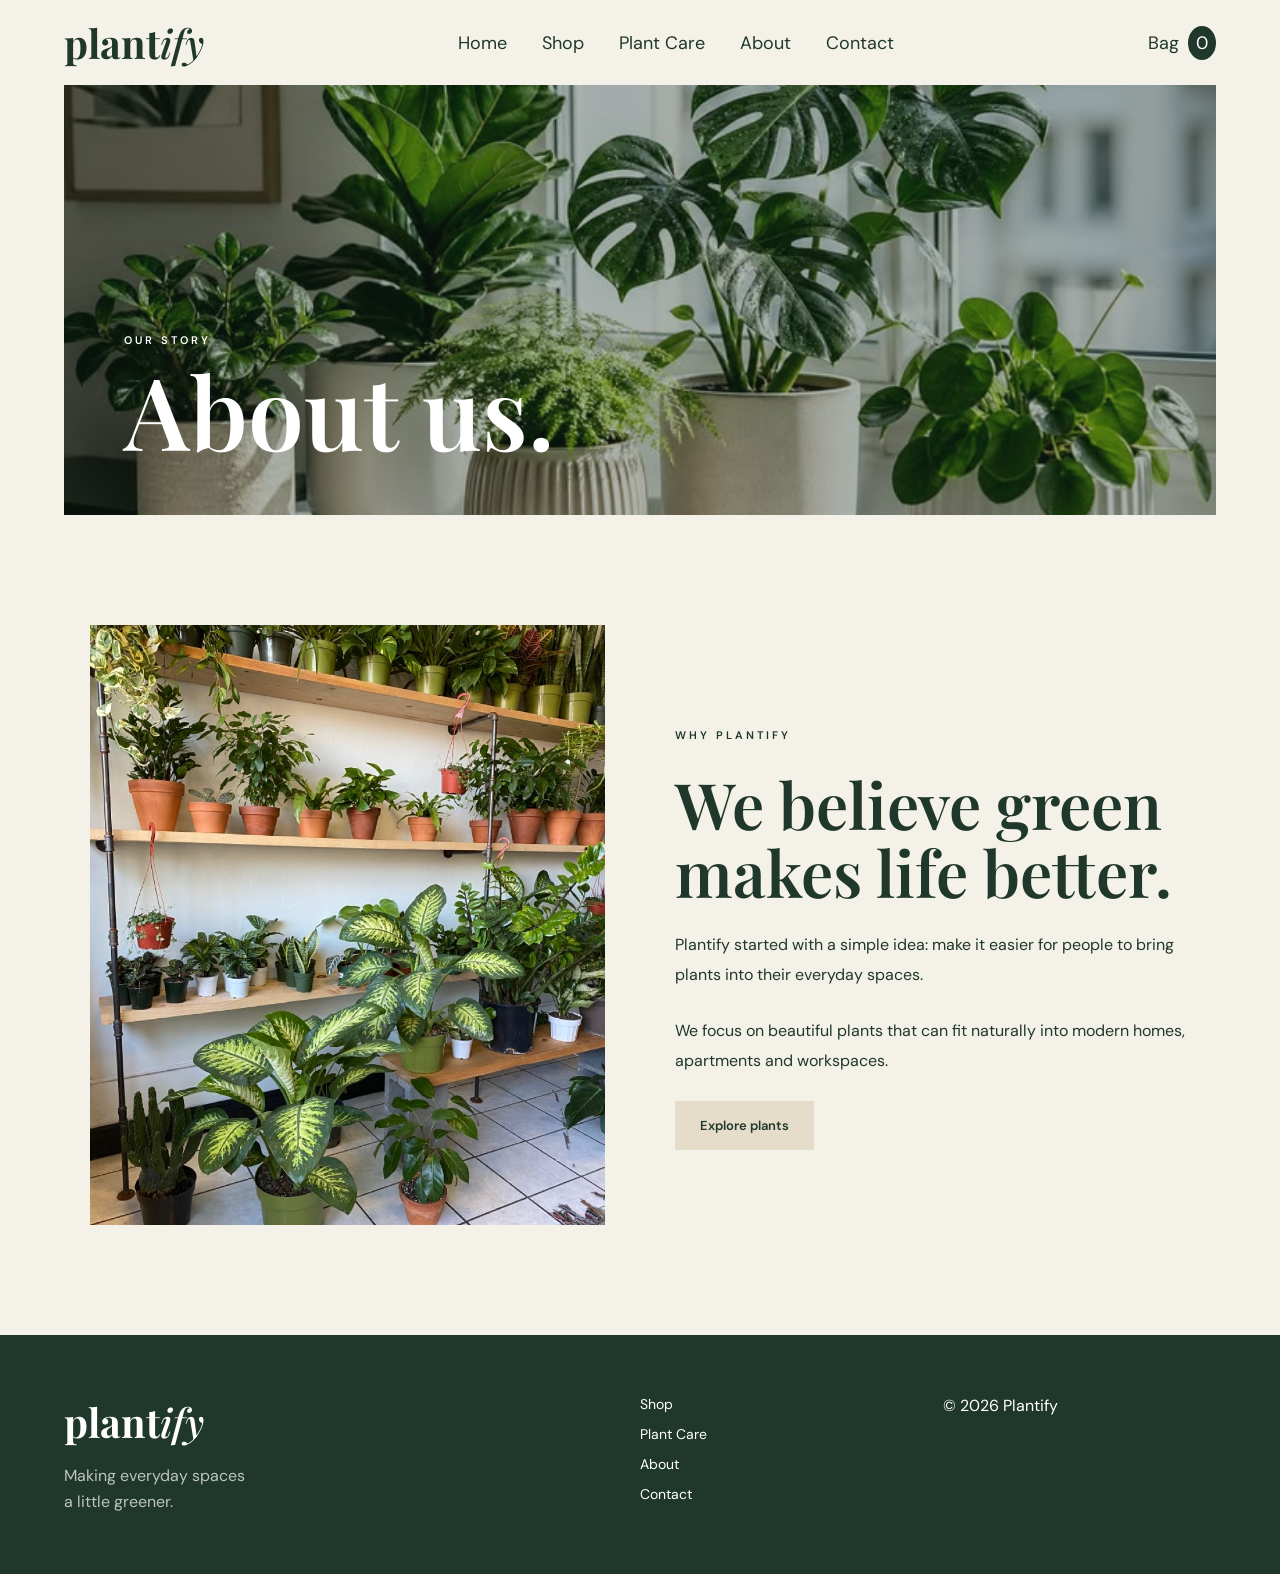
==== pages/about.html @ 8dc12521 "creating project include js" ====
<!DOCTYPE html>
<html lang="en">

<head>

    <meta charset="UTF-8">
    <meta name="viewport" content="width=device-width, initial-scale=1.0">

    <title>Plantify | About</title>

    <link rel="preconnect" href="https://fonts.googleapis.com">
    <link rel="preconnect" href="https://fonts.gstatic.com" crossorigin>

    <link href="https://fonts.googleapis.com/css2?family=DM+Sans:wght@400;500;600&family=Playfair+Display:wght@500;600;700&display=swap" rel="stylesheet">

    <link rel="stylesheet" href="../style.css">

</head>

<body>

<header>

    <nav class="navbar">

        <a href="../index.html" class="logo">
            plant<span>ify</span>
        </a>

        <button class="menu-button" onclick="toggleMenu()">☰</button>

        <ul class="nav-links" id="navLinks">

            <li><a href="../index.html">Home</a></li>
            <li><a href="shop.html">Shop</a></li>
            <li><a href="care.html">Plant Care</a></li>
            <li><a href="about.html">About</a></li>
            <li><a href="contact.html">Contact</a></li>

        </ul>

        <a href="shop.html" class="nav-cart">
            Bag <span id="cartCount">0</span>
        </a>

    </nav>

</header>


<section class="page-hero about-hero">

    <div>

        <p class="eyebrow">OUR STORY</p>

        <h1>About us.</h1>

    </div>

</section>


<main class="about-page">

    <section class="about-story">

        <img src="../assets/plant-shop.jpg" alt="Plantify shop">

        <div class="about-story-text">

            <p class="eyebrow">WHY PLANTIFY</p>

            <h2>
                We believe
                green makes
                life better.
            </h2>

            <p>
                Plantify started with a simple idea:
                make it easier for people to bring plants
                into their everyday spaces.
            </p>

            <p>
                We focus on beautiful plants that can fit
                naturally into modern homes, apartments
                and workspaces.
            </p>

            <a href="shop.html" class="main-button">
                Explore plants
            </a>

        </div>

    </section>

</main>


<footer>

    <div class="footer-brand">

        <a href="../index.html" class="logo">
            plant<span>ify</span>
        </a>

        <p>
            Making everyday spaces<br>
            a little greener.
        </p>

    </div>

    <div class="footer-links">

        <a href="shop.html">Shop</a>
        <a href="care.html">Plant Care</a>
        <a href="about.html">About</a>
        <a href="contact.html">Contact</a>

    </div>

    <div>
        <p>© 2026 Plantify</p>
    </div>

</footer>


<script src="../script.js"></script>

</body>

</html>
---- style.css ----
* {
    margin: 0;
    padding: 0;
    box-sizing: border-box;
}
html {
    scroll-behavior: smooth;
}
body {
    font-family: "DM Sans", sans-serif;
    background: #f4f1e8;
    color: #20382b;
}
img {
    display: block;
    width: 100%;
}

a {
    color: inherit;
}

button,
input,
textarea {
    font-family: inherit;
}
/* Navbar */

.navbar {
    width: 90%;
    max-width: 1250px;
    margin: auto;
    height: 85px;

    display: flex;
    align-items: center;
    justify-content: space-between;
}

.logo {
    text-decoration: none;
    font-family: "Playfair Display", serif;
    font-size: 40px;
    font-weight: 700;
}

.logo span {
    font-style: italic;
    font-weight: 500;
}

.nav-links {
    display: flex;
    gap: 35px;
    list-style: none;
}

.nav-links a {
    text-decoration: none;
    font-size: 18px;
}

.nav-links a:hover {
    opacity: 0.55;
}

.nav-cart {
    text-decoration: none;
    font-size: 18px;
}

.nav-cart span {
    background: #20382b;
    color: white;
    padding: 5px 8px;
    border-radius: 50%;
    margin-left: 4px;
}

.menu-button {
    display: none;
    border: none;
    background: none;
    font-size: 25px;
}

/* Common */

.eyebrow {
    font-size: 11px;
    letter-spacing: 3px;
    font-weight: 600;
    margin-bottom: 18px;
}

h1,
h2,
h3 {
    font-family: "Playfair Display", serif;
    font-weight: 600;
}

h2 {
    font-size: clamp(40px, 5vw, 68px);
    line-height: 1.05;
}

em {
    font-weight: 400;
}

/* Hero */

.hero {
    width: 90%;
    max-width: 1250px;
    min-height: 680px;
    margin: auto;

    position: relative;

    background:
        linear-gradient(
            90deg,
            rgba(20, 44, 31, 0.75),
            rgba(20, 44, 31, 0.12)
        ),
        url("assets/plantifyheroimg.jpg");

    background-size: cover;
    background-position: bottom;
    color: white;
    display: flex;
    align-items: center;
}

.hero-content {
    max-width: 650px;
    padding: 60px;
}

.hero h1 {
    font-size: clamp(50px, 7vw, 92px);
    line-height: 0.98;
    margin-bottom: 30px;
}

.hero h1 em {
    display: block;
}

.hero-text {
    max-width: 470px;
    line-height: 1.8;
    margin-bottom: 30px;
}

.main-button {
    display: inline-block;
    text-decoration: none;
    background: #e5ddca;
    color: #20382b;
    padding: 16px 25px;
    font-size: 13px;
    font-weight: 600;
}

.dark-button {
    background: #20382b;
    color: white;
}

.hero-note {
    position: absolute;
    right: 35px;
    bottom: 35px;

    display: flex;
    gap: 15px;
    align-items: center;

    font-size: 12px;
}

.hero-note span {
    border: 1px solid white;
    border-radius: 50%;
    width: 42px;
    height: 42px;

    display: flex;
    align-items: center;
    justify-content: center;
}
/* Intro */

.intro-section {
    width: 80%;
    max-width: 1100px;
    margin: auto;
    padding: 140px 0;

    display: grid;
    grid-template-columns: 1fr 1fr;
    gap: 100px;
}

.intro-text {
    padding-top: 35px;
}

.intro-text p {
    max-width: 450px;
    line-height: 1.9;
    margin-bottom: 25px;
}

.text-link {
    text-decoration: none;
    font-size: 13px;
    border-bottom: 1px solid #20382b;
    padding-bottom: 5px;
}

/* Featured */

.featured-section {
    width: 90%;
    max-width: 1250px;
    margin: auto;
    padding-bottom: 140px;
}

.section-heading {
    display: flex;
    justify-content: space-between;
    align-items: end;
    margin-bottom: 45px;
}

.section-heading h2 {
    font-size: 55px;
}

.featured-grid {
    display: grid;
    grid-template-columns: 1.4fr 1fr 1fr;
    gap: 18px;
}

.featured-card {
    height: 480px;
    position: relative;
    overflow: hidden;
    text-decoration: none;
}

.featured-card img {
    height: 100%;
    object-fit: cover;
    transition: transform 0.5s;
}

.featured-card:hover img {
    transform: scale(1.05);
}

.image-overlay {
    position: absolute;
    inset: 0;

    padding: 30px;

    display: flex;
    flex-direction: column;
    justify-content: end;

    color: white;

    background: linear-gradient(
        transparent 40%,
        rgba(10, 30, 18, 0.75)
    );
}
.image-overlay p {
    font-size: 10px;
    letter-spacing: 2px;
}

.image-overlay h3 {
    font-size: 35px;
    line-height: 1;
    margin-top: 8px;
}

/* Split */

.split-section {
    display: grid;
    grid-template-columns: 1fr 1fr;
    background: #dce3d4;
}

.split-image {
    height: 650px;
}

.split-image img {
    height: 100%;
    object-fit: cover;
}

.split-content {
    padding: 80px;
    display: flex;
    justify-content: center;
    flex-direction: column;
}

.split-content h2 {
    max-width: 550px;
    margin-bottom: 30px;
}

.split-content > p {
    max-width: 450px;
    line-height: 1.8;
    margin-bottom: 30px;
}
/* Newsletter */

.newsletter {
    text-align: center;
    padding: 140px 20px;
}

.newsletter h2 {
    margin-bottom: 25px;
}

.newsletter > p {
    margin-bottom: 30px;
}

.newsletter form {
    max-width: 500px;
    margin: auto;

    display: flex;
    border-bottom: 1px solid #20382b;
}

.newsletter input {
    flex: 1;
    padding: 15px 5px;
    background: transparent;
    border: none;
    outline: none;
}

.newsletter button {
    border: none;
    background: transparent;
    font-weight: 600;
    cursor: pointer;
}

#newsletterMessage {
    margin-top: 15px;
}

/* Footer */

footer {
    background: #20382b;
    color: white;

    padding: 60px 5%;

    display: grid;
    grid-template-columns: 2fr 1fr 1fr;
    gap: 30px;
}

.footer-brand p {
    margin-top: 15px;
    line-height: 1.6;
    opacity: 0.7;
}

.footer-links {
    display: flex;
    flex-direction: column;
    gap: 12px;
}

.footer-links a {
    text-decoration: none;
    font-size: 14px;
}
/* Inner Pages */

.page-hero {
    min-height: 430px;
    width: 90%;
    max-width: 1250px;
    margin: auto;

    display: flex;
    align-items: end;

    padding: 60px;

    color: white;

    background-size: cover;
    background-position: center;
}

.page-hero h1 {
    font-size: clamp(55px, 8vw, 100px);
    line-height: 0.9;
}

.shop-hero {
    background:
        linear-gradient(rgba(20, 44, 31, 0.35), rgba(20, 44, 31, 0.35)),
        url("assets/shop.jpg") ;
    background-repeat: no-repeat;
    background-size: cover;
    background-position: center;
}

.care-hero {
    background:
        linear-gradient(rgba(20, 44, 31, 0.35), rgba(20, 44, 31, 0.35)),
        url("assets/plant-care.jpg");
         background-repeat: no-repeat;
        background-position: bottom;
        background-size: cover;
}

.about-hero {
    background:
        linear-gradient(rgba(20, 44, 31, 0.35), rgba(20, 44, 31, 0.35)),
        url("assets/./about.jpg");
        background-repeat: no-repeat;
        background-position: center;
        background-size: cover;
}
.contact-hero {
    background:
        linear-gradient(rgba(20, 44, 31, 0.35), rgba(20, 44, 31, 0.35)),
        url("assets/./indoors.jpg");
         background-repeat: no-repeat;
        background-position: bottom;
        background-size: cover;
}

/* Shop */

.shop-page {
    width: 90%;
    max-width: 1250px;
    margin: auto;
    padding: 100px 0;
}

.shop-controls {
    display: flex;
    justify-content: space-between;
    gap: 20px;
    margin-bottom: 40px;
}

.shop-controls input,
.shop-controls select {
    padding: 14px;
    border: 1px solid #b9c0b5;
    background: transparent;
    outline: none;
}

.shop-controls input {
    width: 350px;
}

.product-grid {
    display: grid;
    grid-template-columns: repeat(3, 1fr);
    gap: 25px;
}

.product-card {
    background: #ebe8dd;
}

.product-card img {
    height: 380px;
    object-fit: cover;
}

.product-info {
    padding: 22px;
}

.product-info h3 {
    font-size: 25px;
    margin-bottom: 7px;
}

.product-info p {
    font-size: 13px;
    opacity: 0.65;
    margin-bottom: 15px;
}

.product-bottom {
    display: flex;
    justify-content: space-between;
    align-items: center;
}

.product-bottom button {
    border: none;
    background: #20382b;
    color: white;
    padding: 11px 16px;
    cursor: pointer;
}


/* Care */

.care-page {
    width: 90%;
    max-width: 1100px;
    margin: auto;
    padding: 100px 0;
}

.care-intro {
    max-width: 700px;
    margin-bottom: 70px;
}

.care-intro p {
    line-height: 1.8;
    margin-top: 25px;
}

.care-grid {
    display: grid;
    grid-template-columns: repeat(2, 1fr);
    gap: 25px;
}

.care-box {
    background: #e4e8dc;
    padding: 45px;
}

.care-box span {
    color: #dce3d4;
    text-shadow: 2px 2px 4px black;
    font-size: 12px;
    letter-spacing: 2px;
}

.care-box h3 {
    color: white;
    text-shadow: 2px 2px 4px black;
    font-size: 32px;
    margin: 20px 0 15px;
}

.care-box p {
    color: #dce3d4;
    text-shadow: 2px 2px 4px black;
    line-height: 1.8;
}


/* Plant Quiz */

.quiz {
    margin-top: 80px;
    padding: 60px;
    background: #20382b;
    color: white;
}

.quiz h2 {
    font-size: 45px;
}

.quiz-question {
    margin: 30px 0;
}

.quiz-question button {
    padding: 12px 18px;
    margin: 5px;
    border: 1px solid #8da18d;
    background: transparent;
    color: white;
    cursor: pointer;
}

#quizResult {
    margin-top: 20px;
    font-weight: 600;
}


/* About */

.about-page {
    width: 90%;
    max-width: 1100px;
    margin: auto;
    padding: 110px 0;
}

.about-story {
    display: grid;
    grid-template-columns: 1fr 1fr;
    gap: 70px;
    align-items: center;
}

.about-story img {
    height: 600px;
    object-fit: cover;
}

.about-story-text p {
    line-height: 1.9;
    margin: 25px 0;
}


/* Contact */

.contact-page {
    width: 90%;
    max-width: 1100px;
    margin: auto;
    padding: 100px 0;
}

.contact-grid {
    display: grid;
    grid-template-columns: 0.8fr 1.2fr;
    gap: 80px;
}

.contact-info p {
    margin: 20px 0;
    line-height: 1.8;
}

.contact-form {
    display: flex;
    flex-direction: column;
    gap: 15px;
}

.contact-form input,
.contact-form textarea {
    padding: 16px;
    border: 1px solid #b9c0b5;
    background: transparent;
    outline: none;
}

.contact-form textarea {
    height: 160px;
    resize: none;
}

.contact-form button {
    align-self: start;
    padding: 14px 25px;
    border: none;
    background: #20382b;
    color: white;
    cursor: pointer;
}

#contactMessage {
    margin-top: 10px;
}


/* Responsive */

@media (max-width: 900px) {

    .nav-links {
        gap: 18px;
    }

    .hero-content {
        padding: 40px;
    }

    .intro-section,
    .split-section,
    .about-story,
    .contact-grid {
        grid-template-columns: 1fr;
    }

    .featured-grid {
        grid-template-columns: 1fr 1fr;
    }

    .large-card {
        grid-column: span 2;
    }

    .product-grid {
        grid-template-columns: 1fr 1fr;
    }

    .split-image {
        height: 450px;
    }
}


@media (max-width: 650px) {

    .navbar {
        width: 90%;
    }

    .menu-button {
        display: block;
    }

    .nav-links {
        display: none;
        position: absolute;
        top: 75px;
        left: 5%;
        width: 90%;
        background: #f4f1e8;
        padding: 25px;
        flex-direction: column;
        gap: 20px;
    }

    .nav-links.active {
        display: flex;
    }

    .hero {
        width: 94%;
        min-height: 650px;
    }

    .hero-content {
        padding: 25px;
    }

    .hero-note {
        display: none;
    }

    .intro-section {
        width: 90%;
        padding: 90px 0;
        gap: 30px;
    }

    .featured-section {
        width: 94%;
    }

    .section-heading {
        display: block;
    }

    .section-heading .text-link {
        display: inline-block;
        margin-top: 20px;
    }

    .featured-grid {
        grid-template-columns: 1fr;
    }

    .large-card {
        grid-column: auto;
    }

    .featured-card {
        height: 420px;
    }

    .split-content {
        padding: 60px 25px;
    }

    .newsletter {
        padding: 90px 20px;
    }

    footer {
        grid-template-columns: 1fr;
    }

    .page-hero {
        width: 94%;
        min-height: 400px;
        padding: 30px;
    }

    .shop-page,
    .care-page,
    .about-page,
    .contact-page {
        width: 90%;
        padding: 75px 0;
    }

    .shop-controls {
        flex-direction: column;
    }
    .shop-controls input {
        width: 100%;
    }
    .product-grid,
    .care-grid {
        grid-template-columns: 1fr;
    }
    .product-card img {
        height: 350px;
    }
    .quiz {
        padding: 35px 20px;
    }
    .about-story img {
        height: 450px;
    }
}
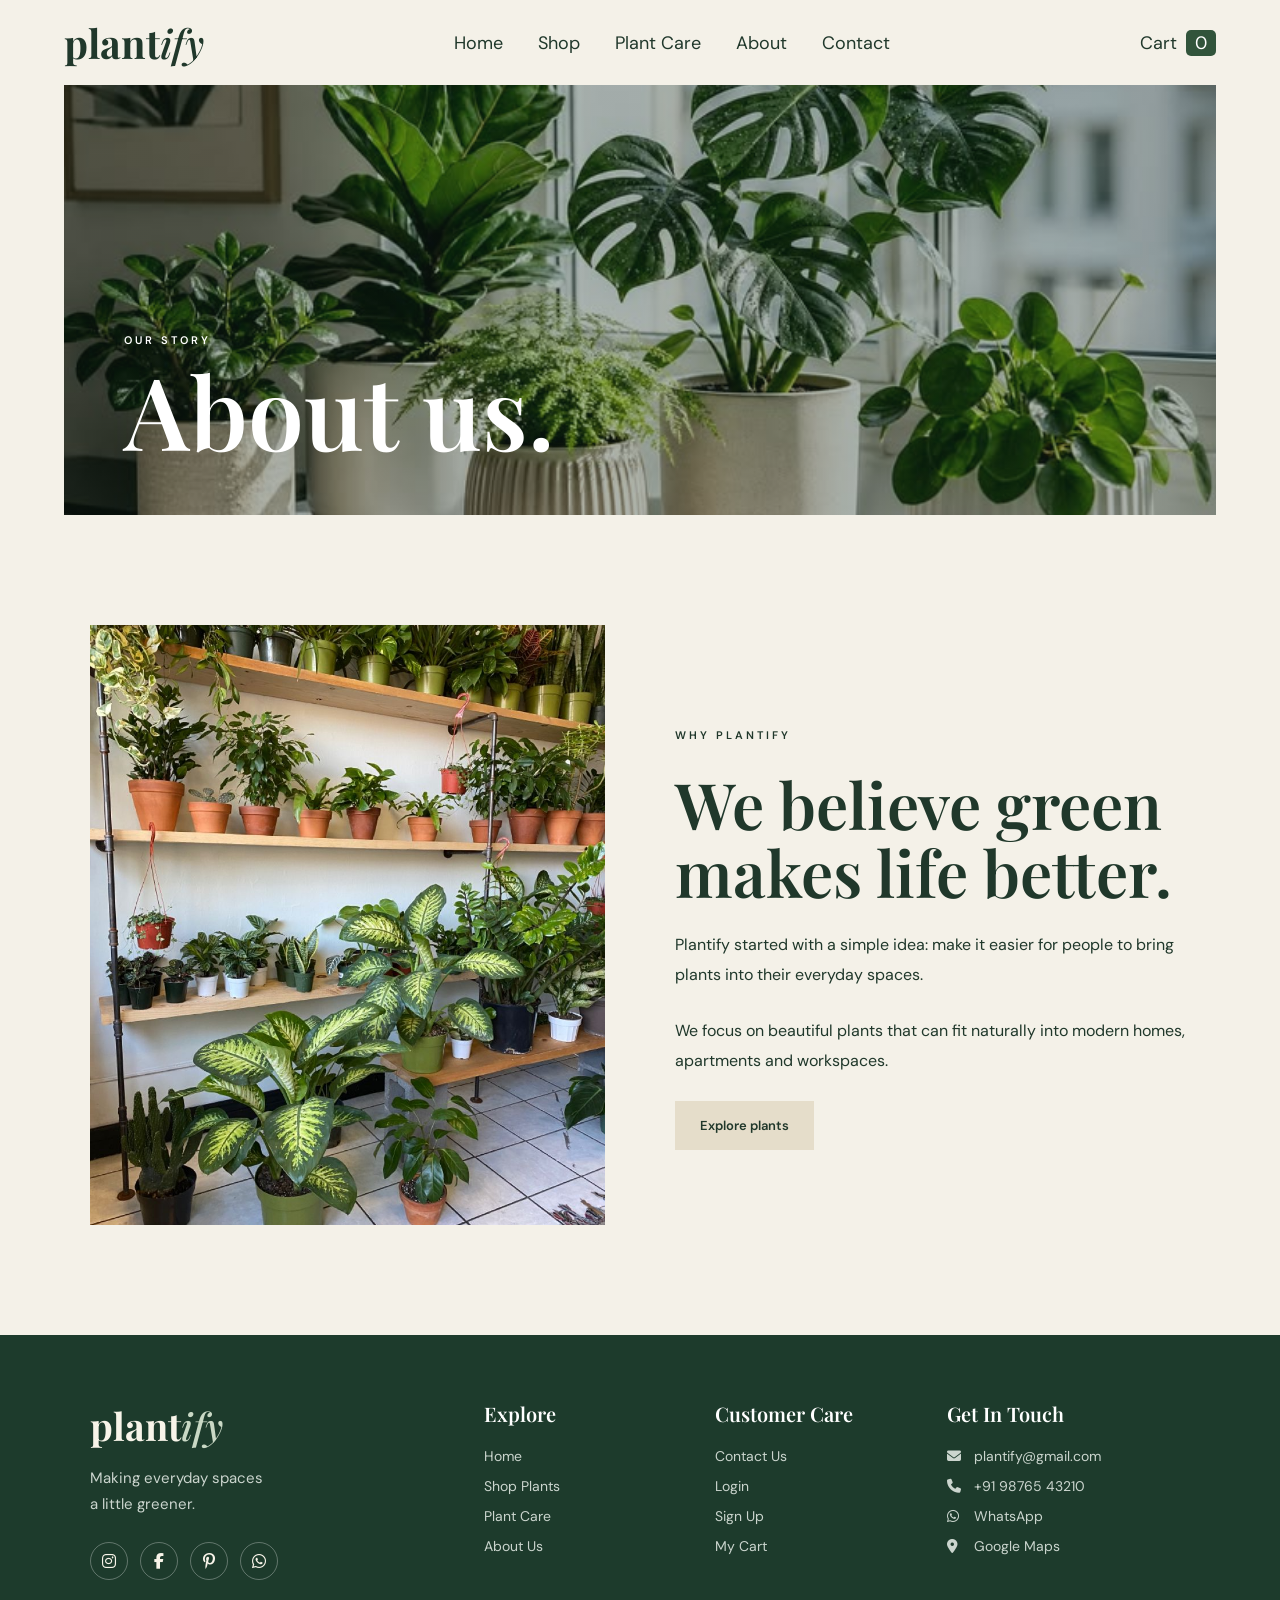
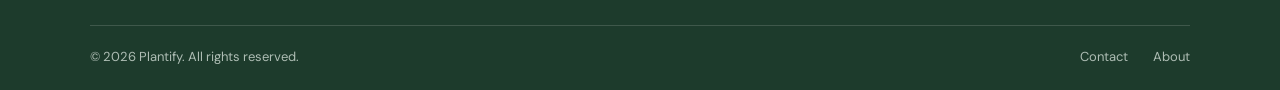
==== commit 9a63f81a: "changes update" ====
--- a/pages/about.html
+++ b/pages/about.html
@@ -12,6 +12,7 @@
     <link rel="preconnect" href="https://fonts.gstatic.com" crossorigin>
 
     <link href="https://fonts.googleapis.com/css2?family=DM+Sans:wght@400;500;600&family=Playfair+Display:wght@500;600;700&display=swap" rel="stylesheet">
+    <link rel="stylesheet" href="https://cdnjs.cloudflare.com/ajax/libs/font-awesome/6.5.2/css/all.min.css">
 
     <link rel="stylesheet" href="../style.css">
 
@@ -39,8 +40,8 @@
 
         </ul>
 
-        <a href="shop.html" class="nav-cart">
-            Bag <span id="cartCount">0</span>
+        <a href="cart.html" class="nav-cart">
+            Cart <span id="cartCount">0</span>
         </a>
 
     </nav>
@@ -99,12 +100,11 @@
 
 </main>
 
-
 <footer>
 
     <div class="footer-brand">
 
-        <a href="../index.html" class="logo">
+        <a href="index.html" class="logo">
             plant<span>ify</span>
         </a>
 
@@ -113,24 +113,95 @@
             a little greener.
         </p>
 
-    </div>
-
-    <div class="footer-links">
-
-        <a href="shop.html">Shop</a>
-        <a href="care.html">Plant Care</a>
-        <a href="about.html">About</a>
-        <a href="contact.html">Contact</a>
-
-    </div>
-
-    <div>
-        <p>© 2026 Plantify</p>
+        <div class="footer-social">
+
+            <a href="https://www.instagram.com/" target="_blank">
+                <i class="fa-brands fa-instagram"></i>
+            </a>
+
+            <a href="https://www.facebook.com/" target="_blank">
+                <i class="fa-brands fa-facebook-f"></i>
+            </a>
+
+            <a href="https://www.pinterest.com/" target="_blank">
+                <i class="fa-brands fa-pinterest-p"></i>
+            </a>
+
+            <a href="https://wa.me/919876543210" target="_blank">
+                <i class="fa-brands fa-whatsapp"></i>
+            </a>
+
+        </div>
+
+    </div>
+
+
+    <div class="footer-column">
+
+        <h3>Explore</h3>
+
+        <a href="index.html">Home</a>
+        <a href="pages/shop.html">Shop Plants</a>
+        <a href="pages/care.html">Plant Care</a>
+        <a href="pages/about.html">About Us</a>
+
+    </div>
+
+
+    <div class="footer-column">
+
+        <h3>Customer Care</h3>
+
+        <a href="pages/contact.html">Contact Us</a>
+        <a href="pages/login.html">Login</a>
+        <a href="pages/signup.html">Sign Up</a>
+        <a href="pages/cart.html">My Cart</a>
+
+    </div>
+
+
+    <div class="footer-column">
+
+        <h3>Get In Touch</h3>
+
+        <a href="mailto:plantify@gmail.com">
+            <i class="fa-solid fa-envelope"></i>
+            plantify@gmail.com
+        </a>
+
+        <a href="tel:+919876543210">
+            <i class="fa-solid fa-phone"></i>
+            +91 98765 43210
+        </a>
+
+        <a href="https://wa.me/919876543210" target="_blank">
+            <i class="fa-brands fa-whatsapp"></i>
+            WhatsApp
+        </a>
+
+        <a href="https://www.google.com/maps" target="_blank">
+            <i class="fa-solid fa-location-dot"></i>
+            Google Maps
+        </a>
+
+    </div>
+
+
+    <div class="footer-bottom">
+
+        <p>
+            © 2026 Plantify. All rights reserved.
+        </p>
+
+        <div>
+            <a href="pages/contact.html">Contact</a>
+            <a href="pages/about.html">About</a>
+        </div>
+
     </div>
 
 </footer>
 
-
 <script src="../script.js"></script>
 
 </body>
--- a/style.css
+++ b/style.css
@@ -74,10 +74,12 @@
     background: #20382b;
     color: white;
     padding: 5px 8px;
-    border-radius: 50%;
     margin-left: 4px;
 }
-
+#cartCount {
+    width: 32px;
+    height: 32px;
+}
 .menu-button {
     display: none;
     border: none;
@@ -370,34 +372,225 @@
     margin-top: 15px;
 }
 
-/* Footer */
+/* ================= FOOTER ================= */
 
 footer {
-    background: #20382b;
-    color: white;
-
-    padding: 60px 5%;
+    background: #1d3b2c;
+    color: #f8f4e9;
+
+    padding: 65px 7% 25px;
 
     display: grid;
-    grid-template-columns: 2fr 1fr 1fr;
-    gap: 30px;
+    grid-template-columns: 2fr 1fr 1fr 1.5fr;
+
+    column-gap: 70px;
+    row-gap: 45px;
+}
+
+
+/* Brand */
+
+.footer-brand .logo {
+    color: #f8f4e9;
+    text-decoration: none;
+
+    font-family: "Playfair Display", serif;
+    font-size: 38px;
+    font-weight: 700;
+}
+
+.footer-brand .logo span {
+    color: #c9d8c5;
 }
 
 .footer-brand p {
     margin-top: 15px;
-    line-height: 1.6;
-    opacity: 0.7;
-}
-
-.footer-links {
+
+    color: #cbd5ce;
+
+    line-height: 1.7;
+    font-size: 15px;
+}
+
+
+/* Social icons */
+
+.footer-social {
+    display: flex;
+    gap: 12px;
+
+    margin-top: 25px;
+}
+
+.footer-social a {
+    width: 38px;
+    height: 38px;
+
+    display: flex;
+    justify-content: center;
+    align-items: center;
+
+    border: 1px solid rgba(255,255,255,0.3);
+    border-radius: 50%;
+
+    color: #f8f4e9;
+    text-decoration: none;
+
+    transition: 0.3s;
+}
+
+.footer-social a:hover {
+    background: #f8f4e9;
+    color: #1d3b2c;
+
+    transform: translateY(-3px);
+}
+
+
+/* Footer columns */
+
+.footer-column {
     display: flex;
     flex-direction: column;
+
     gap: 12px;
 }
 
-.footer-links a {
+.footer-column h3 {
+    margin-bottom: 8px;
+
+    color: #ffffff;
+
+    font-family: "Playfair Display", serif;
+    font-size: 20px;
+}
+
+.footer-column a {
+    display: flex;
+    align-items: center;
+
+    gap: 10px;
+
+    color: #cbd5ce;
+
     text-decoration: none;
+
     font-size: 14px;
+
+    transition: 0.3s;
+}
+
+.footer-column a:hover {
+    color: #ffffff;
+
+    transform: translateX(3px);
+}
+
+.footer-column a i {
+    width: 17px;
+    font-size: 14px;
+}
+
+
+/* Bottom */
+
+.footer-bottom {
+    grid-column: 1 / -1;
+
+    border-top: 1px solid rgba(255,255,255,0.15);
+
+    padding-top: 22px;
+
+    display: flex;
+    justify-content: space-between;
+    align-items: center;
+}
+
+.footer-bottom p {
+    margin: 0;
+
+    color: #aebdb4;
+
+    font-size: 13px;
+}
+
+.footer-bottom div {
+    display: flex;
+    gap: 25px;
+}
+
+.footer-bottom a {
+    color: #aebdb4;
+
+    text-decoration: none;
+
+    font-size: 13px;
+}
+
+.footer-bottom a:hover {
+    color: white;
+}
+
+
+/* ================= RESPONSIVE ================= */
+
+@media (max-width: 900px) {
+
+    footer {
+        grid-template-columns: 1.5fr 1fr 1fr;
+
+        column-gap: 35px;
+    }
+
+    .footer-brand {
+        grid-column: 1 / -1;
+    }
+}
+
+
+@media (max-width: 600px) {
+
+    footer {
+        grid-template-columns: 1fr 1fr;
+
+        padding: 50px 25px 25px;
+
+        column-gap: 25px;
+        row-gap: 35px;
+    }
+
+    .footer-brand {
+        grid-column: 1 / -1;
+    }
+
+    .footer-bottom {
+        flex-direction: column;
+
+        align-items: flex-start;
+
+        gap: 15px;
+    }
+
+    .footer-bottom div {
+        gap: 18px;
+    }
+}
+
+
+@media (max-width: 420px) {
+
+    footer {
+        grid-template-columns: 1fr;
+    }
+
+    .footer-brand {
+        grid-column: auto;
+    }
+
+    .footer-bottom {
+        align-items: flex-start;
+    }
+
 }
 /* Inner Pages */
 
@@ -466,7 +659,16 @@
     margin: auto;
     padding: 100px 0;
 }
-
+.nav-cart #cartCount {
+        width: 30px !important;
+        height: 26px !important;
+        display: inline-flex !important;
+        justify-content: center;
+        align-items: center;
+        border-radius: 5px;
+        background: #31543b;
+        color: white;
+}
 .shop-controls {
     display: flex;
     justify-content: space-between;
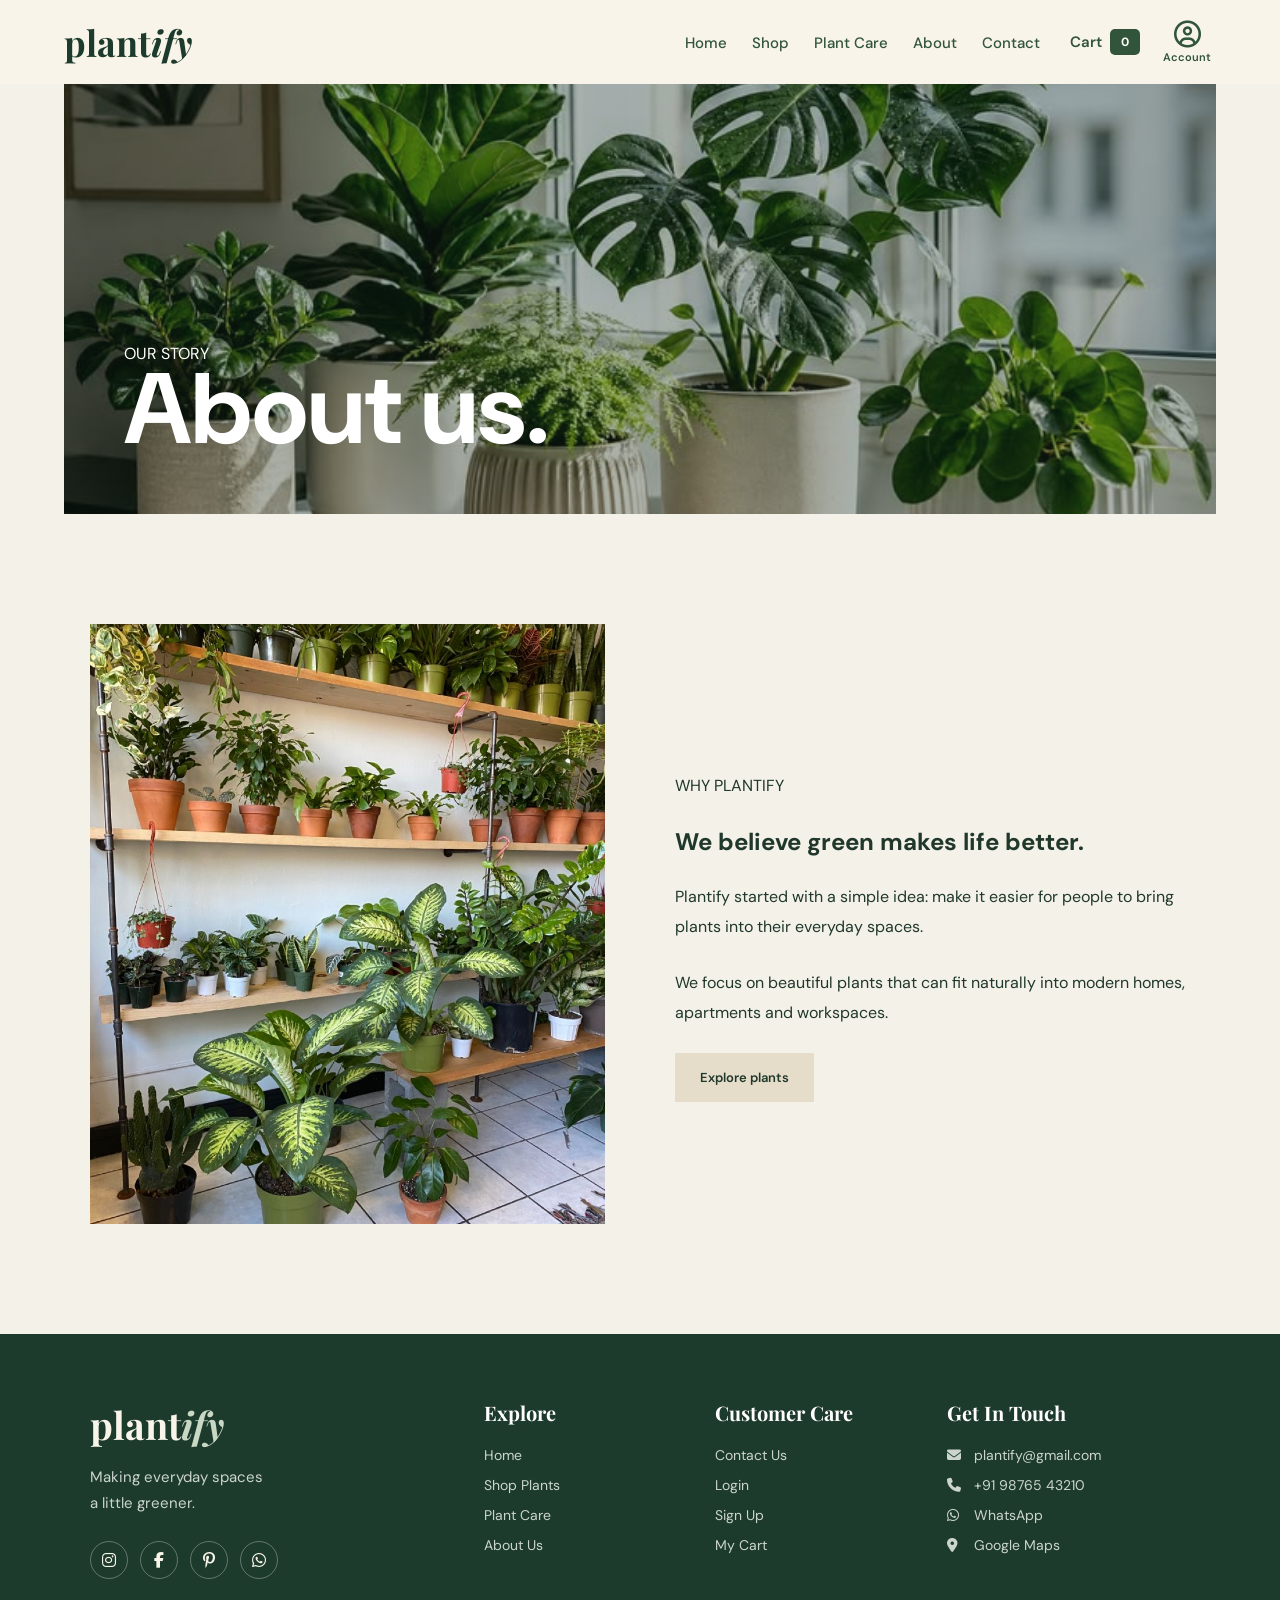
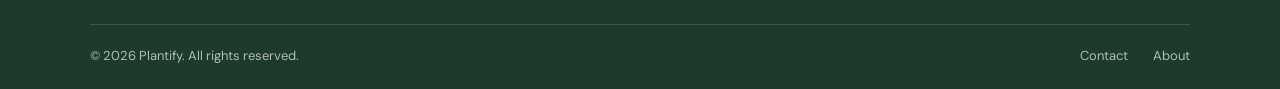
==== commit bbd249a2: "changes commited" ====
--- a/pages/about.html
+++ b/pages/about.html
@@ -1,209 +1,183 @@
-<!DOCTYPE html>
+<!doctype html>
 <html lang="en">
-
-<head>
-
-    <meta charset="UTF-8">
-    <meta name="viewport" content="width=device-width, initial-scale=1.0">
+  <head>
+    <meta charset="UTF-8" />
+    <meta name="viewport" content="width=device-width, initial-scale=1.0" />
 
     <title>Plantify | About</title>
 
-    <link rel="preconnect" href="https://fonts.googleapis.com">
-    <link rel="preconnect" href="https://fonts.gstatic.com" crossorigin>
+    <link rel="preconnect" href="https://fonts.googleapis.com" />
+    <link rel="preconnect" href="https://fonts.gstatic.com" crossorigin />
 
-    <link href="https://fonts.googleapis.com/css2?family=DM+Sans:wght@400;500;600&family=Playfair+Display:wght@500;600;700&display=swap" rel="stylesheet">
-    <link rel="stylesheet" href="https://cdnjs.cloudflare.com/ajax/libs/font-awesome/6.5.2/css/all.min.css">
+    <link
+      href="https://fonts.googleapis.com/css2?family=DM+Sans:wght@400;500;600&family=Playfair+Display:wght@500;600;700&display=swap"
+      rel="stylesheet"
+    />
+    <link
+      rel="stylesheet"
+      href="https://cdnjs.cloudflare.com/ajax/libs/font-awesome/6.5.2/css/all.min.css"
+    />
 
-    <link rel="stylesheet" href="../style.css">
+    <link rel="stylesheet" href="../style.css" />
+  </head>
 
-</head>
+  <body>
+    <header>
+      <nav class="navbar">
+        <a href="../index.html" class="logo"> plant<span>ify</span> </a>
 
-<body>
-
-<header>
-
-    <nav class="navbar">
-
-        <a href="../index.html" class="logo">
-            plant<span>ify</span>
-        </a>
-
-        <button class="menu-button" onclick="toggleMenu()">☰</button>
+        <button class="menu-button" onclick="toggleMenu()">
+          <i class="fa-solid fa-bars"></i>
+        </button>
 
         <ul class="nav-links" id="navLinks">
-
-            <li><a href="../index.html">Home</a></li>
-            <li><a href="shop.html">Shop</a></li>
-            <li><a href="care.html">Plant Care</a></li>
-            <li><a href="about.html">About</a></li>
-            <li><a href="contact.html">Contact</a></li>
-
+          <li><a href="../index.html">Home</a></li>
+          <li><a href="shop.html">Shop</a></li>
+          <li><a href="care.html">Plant Care</a></li>
+          <li><a href="about.html">About</a></li>
+          <li><a href="contact.html">Contact</a></li>
         </ul>
 
         <a href="cart.html" class="nav-cart">
-            Cart <span id="cartCount">0</span>
+          <span>Cart</span>
+
+          <b id="cartCount">0</b>
         </a>
 
-    </nav>
+        <div class="profile">
+          <a
+            href="account.html"
+            class="profile-button"
+            style="text-decoration: none"
+          >
+            <i class="fa-regular fa-circle-user"></i>
+            <span id="profileName">Account</span>
+          </a>
 
-</header>
+          <div class="profile-menu" id="profileMenu">
+            <p id="profileUserName">Welcome</p>
 
+            <a href="account.html"> My Account </a>
 
-<section class="page-hero about-hero">
+            <a href="login.html" id="profileLogin"> Login </a>
 
-    <div>
-
+            <button id="profileLogout" onclick="logoutUser()">Logout</button>
+          </div>
+        </div>
+      </nav>
+    </header>
+    <section class="page-hero about-hero">
+      <div>
         <p class="eyebrow">OUR STORY</p>
 
         <h1>About us.</h1>
+      </div>
+    </section>
 
-    </div>
-
-</section>
-
-
-<main class="about-page">
-
-    <section class="about-story">
-
-        <img src="../assets/plant-shop.jpg" alt="Plantify shop">
+    <main class="about-page">
+      <section class="about-story">
+        <img src="../assets/plant-shop.jpg" alt="Plantify shop" />
 
         <div class="about-story-text">
+          <p class="eyebrow">WHY PLANTIFY</p>
 
-            <p class="eyebrow">WHY PLANTIFY</p>
+          <h2>We believe green makes life better.</h2>
 
-            <h2>
-                We believe
-                green makes
-                life better.
-            </h2>
+          <p>
+            Plantify started with a simple idea: make it easier for people to
+            bring plants into their everyday spaces.
+          </p>
 
-            <p>
-                Plantify started with a simple idea:
-                make it easier for people to bring plants
-                into their everyday spaces.
-            </p>
+          <p>
+            We focus on beautiful plants that can fit naturally into modern
+            homes, apartments and workspaces.
+          </p>
 
-            <p>
-                We focus on beautiful plants that can fit
-                naturally into modern homes, apartments
-                and workspaces.
-            </p>
+          <a href="shop.html" class="main-button"> Explore plants </a>
+        </div>
+      </section>
+    </main>
 
-            <a href="shop.html" class="main-button">
-                Explore plants
-            </a>
-
-        </div>
-
-    </section>
-
-</main>
-
-<footer>
-
-    <div class="footer-brand">
-
-        <a href="index.html" class="logo">
-            plant<span>ify</span>
-        </a>
+    <footer>
+      <div class="footer-brand">
+        <a href="index.html" class="logo"> plant<span>ify</span> </a>
 
         <p>
-            Making everyday spaces<br>
-            a little greener.
+          Making everyday spaces<br />
+          a little greener.
         </p>
 
         <div class="footer-social">
+          <a href="https://www.instagram.com/" target="_blank">
+            <i class="fa-brands fa-instagram"></i>
+          </a>
 
-            <a href="https://www.instagram.com/" target="_blank">
-                <i class="fa-brands fa-instagram"></i>
-            </a>
+          <a href="https://www.facebook.com/" target="_blank">
+            <i class="fa-brands fa-facebook-f"></i>
+          </a>
 
-            <a href="https://www.facebook.com/" target="_blank">
-                <i class="fa-brands fa-facebook-f"></i>
-            </a>
+          <a href="https://www.pinterest.com/" target="_blank">
+            <i class="fa-brands fa-pinterest-p"></i>
+          </a>
 
-            <a href="https://www.pinterest.com/" target="_blank">
-                <i class="fa-brands fa-pinterest-p"></i>
-            </a>
+          <a href="https://wa.me/919876543210" target="_blank">
+            <i class="fa-brands fa-whatsapp"></i>
+          </a>
+        </div>
+      </div>
 
-            <a href="https://wa.me/919876543210" target="_blank">
-                <i class="fa-brands fa-whatsapp"></i>
-            </a>
-
-        </div>
-
-    </div>
-
-
-    <div class="footer-column">
-
+      <div class="footer-column">
         <h3>Explore</h3>
 
         <a href="index.html">Home</a>
         <a href="pages/shop.html">Shop Plants</a>
         <a href="pages/care.html">Plant Care</a>
         <a href="pages/about.html">About Us</a>
+      </div>
 
-    </div>
-
-
-    <div class="footer-column">
-
+      <div class="footer-column">
         <h3>Customer Care</h3>
 
         <a href="pages/contact.html">Contact Us</a>
         <a href="pages/login.html">Login</a>
         <a href="pages/signup.html">Sign Up</a>
         <a href="pages/cart.html">My Cart</a>
+      </div>
 
-    </div>
-
-
-    <div class="footer-column">
-
+      <div class="footer-column">
         <h3>Get In Touch</h3>
 
         <a href="mailto:plantify@gmail.com">
-            <i class="fa-solid fa-envelope"></i>
-            plantify@gmail.com
+          <i class="fa-solid fa-envelope"></i>
+          plantify@gmail.com
         </a>
 
         <a href="tel:+919876543210">
-            <i class="fa-solid fa-phone"></i>
-            +91 98765 43210
+          <i class="fa-solid fa-phone"></i>
+          +91 98765 43210
         </a>
 
         <a href="https://wa.me/919876543210" target="_blank">
-            <i class="fa-brands fa-whatsapp"></i>
-            WhatsApp
+          <i class="fa-brands fa-whatsapp"></i>
+          WhatsApp
         </a>
 
         <a href="https://www.google.com/maps" target="_blank">
-            <i class="fa-solid fa-location-dot"></i>
-            Google Maps
+          <i class="fa-solid fa-location-dot"></i>
+          Google Maps
         </a>
+      </div>
 
-    </div>
-
-
-    <div class="footer-bottom">
-
-        <p>
-            © 2026 Plantify. All rights reserved.
-        </p>
+      <div class="footer-bottom">
+        <p>© 2026 Plantify. All rights reserved.</p>
 
         <div>
-            <a href="pages/contact.html">Contact</a>
-            <a href="pages/about.html">About</a>
+          <a href="pages/contact.html">Contact</a>
+          <a href="pages/about.html">About</a>
         </div>
+      </div>
+    </footer>
 
-    </div>
-
-</footer>
-
-<script src="../script.js"></script>
-
-</body>
-
-</html>+    <script src="../script.js"></script>
+  </body>
+</html>
--- a/style.css
+++ b/style.css
@@ -1,1051 +1,1363 @@
 * {
-    margin: 0;
-    padding: 0;
-    box-sizing: border-box;
+  margin: 0;
+  padding: 0;
+  box-sizing: border-box;
 }
 html {
-    scroll-behavior: smooth;
+  scroll-behavior: smooth;
 }
 body {
-    font-family: "DM Sans", sans-serif;
-    background: #f4f1e8;
-    color: #20382b;
+  font-family: "DM Sans", sans-serif;
+  background: #f4f1e8;
+  color: #20382b;
 }
 img {
-    display: block;
-    width: 100%;
+  display: block;
+  width: 100%;
 }
 
 a {
-    color: inherit;
+  color: inherit;
 }
 
 button,
 input,
 textarea {
-    font-family: inherit;
-}
-/* Navbar */
+  font-family: inherit;
+}
+/* ================= NAVBAR ================= */
+
+header {
+  position: relative;
+  z-index: 1000;
+}
 
 .navbar {
-    width: 90%;
-    max-width: 1250px;
-    margin: auto;
-    height: 85px;
-
+  position: relative;
+
+  width: 100%;
+  box-sizing: border-box;
+
+  display: flex;
+  align-items: center;
+
+  padding: 18px 5%;
+
+  background: #f8f4e9;
+}
+
+/* LOGO */
+
+.logo {
+  color: #1d3b2c;
+
+  text-decoration: none;
+
+  font-family: "Playfair Display", serif;
+  font-size: 36px;
+  font-weight: 700;
+
+  white-space: nowrap;
+}
+
+.logo span {
+  font-style: italic;
+}
+
+/* MENU */
+
+.nav-links {
+  display: flex;
+  align-items: center;
+
+  gap: 25px;
+
+  margin-left: auto;
+  margin-right: 30px;
+
+  padding: 0;
+
+  list-style: none;
+}
+
+.nav-links a {
+  color: #31543b;
+
+  text-decoration: none;
+
+  font-family: "DM Sans", sans-serif;
+  font-size: 15px;
+  font-weight: 500;
+}
+
+.nav-links a:hover {
+  color: #8a6240;
+}
+
+/* CART */
+
+.nav-cart {
+  display: flex;
+  align-items: center;
+
+  gap: 8px;
+
+  color: #31543b;
+
+  text-decoration: none;
+
+  font-family: "DM Sans", sans-serif;
+  font-size: 15px;
+  font-weight: 600;
+
+  white-space: nowrap;
+}
+
+.nav-cart b {
+  width: 26px;
+  height: 26px;
+
+  display: flex;
+  justify-content: center;
+  align-items: center;
+
+  background: #31543b;
+  color: white;
+
+  border-radius: 7px;
+
+  font-size: 12px;
+}
+
+/* PROFILE */
+
+.profile {
+  position: relative;
+
+  margin-left: 18px;
+}
+
+.profile-button {
+  display: flex;
+  flex-direction: column;
+  align-items: center;
+
+  gap: 2px;
+
+  border: none;
+  background: transparent;
+
+  color: #31543b;
+
+  cursor: pointer;
+
+  padding: 2px 5px;
+}
+
+.profile-button i {
+  font-size: 27px;
+}
+
+.profile-button span {
+  font-family: "DM Sans", sans-serif;
+
+  font-size: 11px;
+  font-weight: 600;
+
+  max-width: 75px;
+
+  overflow: hidden;
+  text-overflow: ellipsis;
+  white-space: nowrap;
+}
+
+/* PROFILE DROPDOWN */
+
+.profile-menu {
+  display: none;
+
+  position: absolute;
+
+  top: calc(100% + 12px);
+  right: 0;
+
+  width: 180px;
+
+  padding: 15px;
+
+  background: #f8f4e9;
+
+  border-radius: 10px;
+
+  box-shadow: 0 8px 25px rgba(0, 0, 0, 0.12);
+
+  z-index: 2000;
+}
+
+.profile-menu.active {
+  display: block;
+}
+
+.profile-menu p {
+  margin: 0 0 12px;
+
+  color: #31543b;
+
+  font-family: "DM Sans", sans-serif;
+  font-size: 14px;
+  font-weight: 600;
+}
+
+.profile-menu a,
+.profile-menu button {
+  display: block;
+
+  width: 100%;
+
+  padding: 9px 5px;
+
+  border: none;
+  background: transparent;
+
+  color: #31543b;
+
+  text-align: left;
+
+  text-decoration: none;
+
+  font-family: "DM Sans", sans-serif;
+  font-size: 14px;
+
+  cursor: pointer;
+}
+
+.profile-menu a:hover,
+.profile-menu button:hover {
+  color: #8a6240;
+}
+
+/* HAMBURGER */
+
+.menu-button {
+  display: none;
+
+  border: none;
+  background: transparent;
+
+  color: #31543b;
+
+  cursor: pointer;
+
+  font-size: 22px;
+}
+
+/* ================= MOBILE ================= */
+
+@media (max-width: 900px) {
+  .navbar {
+    padding: 12px 18px;
+
+    gap: 12px;
+  }
+
+  .logo {
+    font-size: 30px;
+  }
+
+  .menu-button {
     display: flex;
-    align-items: center;
-    justify-content: space-between;
-}
-
-.logo {
-    text-decoration: none;
-    font-family: "Playfair Display", serif;
-    font-size: 40px;
-    font-weight: 700;
-}
-
-.logo span {
-    font-style: italic;
-    font-weight: 500;
-}
-
-.nav-links {
-    display: flex;
-    gap: 35px;
-    list-style: none;
-}
-
-.nav-links a {
-    text-decoration: none;
-    font-size: 18px;
-}
-
-.nav-links a:hover {
-    opacity: 0.55;
-}
-
-.nav-cart {
-    text-decoration: none;
-    font-size: 18px;
-}
-
-.nav-cart span {
-    background: #20382b;
-    color: white;
-    padding: 5px 8px;
-    margin-left: 4px;
-}
-#cartCount {
-    width: 32px;
-    height: 32px;
-}
-.menu-button {
-    display: none;
-    border: none;
-    background: none;
-    font-size: 25px;
-}
-
-/* Common */
-
-.eyebrow {
-    font-size: 11px;
-    letter-spacing: 3px;
-    font-weight: 600;
-    margin-bottom: 18px;
-}
-
-h1,
-h2,
-h3 {
-    font-family: "Playfair Display", serif;
-    font-weight: 600;
-}
-
-h2 {
-    font-size: clamp(40px, 5vw, 68px);
-    line-height: 1.05;
-}
-
-em {
-    font-weight: 400;
-}
-
-/* Hero */
-
-.hero {
-    width: 90%;
-    max-width: 1250px;
-    min-height: 680px;
-    margin: auto;
-
-    position: relative;
-
-    background:
-        linear-gradient(
-            90deg,
-            rgba(20, 44, 31, 0.75),
-            rgba(20, 44, 31, 0.12)
-        ),
-        url("assets/plantifyheroimg.jpg");
-
-    background-size: cover;
-    background-position: bottom;
-    color: white;
-    display: flex;
-    align-items: center;
-}
-
-.hero-content {
-    max-width: 650px;
-    padding: 60px;
-}
-
-.hero h1 {
-    font-size: clamp(50px, 7vw, 92px);
-    line-height: 0.98;
-    margin-bottom: 30px;
-}
-
-.hero h1 em {
-    display: block;
-}
-
-.hero-text {
-    max-width: 470px;
-    line-height: 1.8;
-    margin-bottom: 30px;
-}
-
-.main-button {
-    display: inline-block;
-    text-decoration: none;
-    background: #e5ddca;
-    color: #20382b;
-    padding: 16px 25px;
-    font-size: 13px;
-    font-weight: 600;
-}
-
-.dark-button {
-    background: #20382b;
-    color: white;
-}
-
-.hero-note {
-    position: absolute;
-    right: 35px;
-    bottom: 35px;
-
-    display: flex;
-    gap: 15px;
-    align-items: center;
-
-    font-size: 12px;
-}
-
-.hero-note span {
-    border: 1px solid white;
-    border-radius: 50%;
-    width: 42px;
-    height: 42px;
-
-    display: flex;
+
     align-items: center;
     justify-content: center;
+
+    width: 34px;
+    height: 34px;
+
+    margin-left: auto;
+
+    order: 2;
+  }
+
+  .nav-cart {
+    order: 3;
+
+    gap: 6px;
+
+    font-size: 14px;
+  }
+
+  .nav-cart b {
+    width: 24px;
+    height: 24px;
+
+    border-radius: 6px;
+
+    font-size: 11px;
+  }
+
+  .profile {
+    order: 4;
+
+    margin-left: 2px;
+  }
+
+  .profile-button i {
+    font-size: 24px;
+  }
+
+  .profile-button span {
+    font-size: 9px;
+  }
+
+  /* MOBILE MENU */
+
+  .nav-links {
+    display: none;
+
+    position: absolute;
+
+    top: 100%;
+    left: 0;
+    right: 0;
+
+    margin: 0;
+
+    padding: 10px 20px;
+
+    background: #f8f4e9;
+
+    flex-direction: column;
+    align-items: flex-start;
+
+    gap: 0;
+
+    box-shadow: 0 10px 25px rgba(0, 0, 0, 0.1);
+
+    z-index: 1500;
+  }
+
+  .nav-links.active {
+    display: flex;
+  }
+
+  .nav-links li {
+    width: 100%;
+  }
+
+  .nav-links a {
+    display: block;
+
+    width: 100%;
+
+    padding: 12px 5px;
+
+    font-size: 15px;
+  }
+
+  /* PROFILE DROPDOWN */
+
+  .profile-menu {
+    right: 0;
+
+    width: 170px;
+  }
+}
+
+/* Hero */
+
+.hero {
+  width: 90%;
+  max-width: 1250px;
+  min-height: 680px;
+  margin: auto;
+
+  position: relative;
+
+  background:
+    linear-gradient(90deg, rgba(20, 44, 31, 0.75), rgba(20, 44, 31, 0.12)),
+    url("assets/plantifyheroimg.jpg");
+
+  background-size: cover;
+  background-position: bottom;
+  color: white;
+  display: flex;
+  align-items: center;
+}
+
+.hero-content {
+  max-width: 650px;
+  padding: 60px;
+}
+
+.hero h1 {
+  font-size: clamp(50px, 7vw, 92px);
+  line-height: 0.98;
+  margin-bottom: 30px;
+}
+
+.hero h1 em {
+  display: block;
+}
+
+.hero-text {
+  max-width: 470px;
+  line-height: 1.8;
+  margin-bottom: 30px;
+}
+
+.main-button {
+  display: inline-block;
+  text-decoration: none;
+  background: #e5ddca;
+  color: #20382b;
+  padding: 16px 25px;
+  font-size: 13px;
+  font-weight: 600;
+}
+
+.dark-button {
+  background: #20382b;
+  color: white;
+}
+
+.hero-note {
+  position: absolute;
+  right: 35px;
+  bottom: 35px;
+
+  display: flex;
+  gap: 15px;
+  align-items: center;
+
+  font-size: 12px;
+}
+
+.hero-note span {
+  border: 1px solid white;
+  border-radius: 50%;
+  width: 42px;
+  height: 42px;
+
+  display: flex;
+  align-items: center;
+  justify-content: center;
 }
 /* Intro */
 
 .intro-section {
-    width: 80%;
-    max-width: 1100px;
-    margin: auto;
-    padding: 140px 0;
-
-    display: grid;
-    grid-template-columns: 1fr 1fr;
-    gap: 100px;
+  width: 80%;
+  max-width: 1100px;
+  margin: auto;
+  padding: 140px 0;
+
+  display: grid;
+  grid-template-columns: 1fr 1fr;
+  gap: 100px;
 }
 
 .intro-text {
-    padding-top: 35px;
+  padding-top: 35px;
 }
 
 .intro-text p {
-    max-width: 450px;
-    line-height: 1.9;
-    margin-bottom: 25px;
+  max-width: 450px;
+  line-height: 1.9;
+  margin-bottom: 25px;
 }
 
 .text-link {
-    text-decoration: none;
-    font-size: 13px;
-    border-bottom: 1px solid #20382b;
-    padding-bottom: 5px;
+  text-decoration: none;
+  font-size: 13px;
+  border-bottom: 1px solid #20382b;
+  padding-bottom: 5px;
 }
 
 /* Featured */
 
 .featured-section {
-    width: 90%;
-    max-width: 1250px;
-    margin: auto;
-    padding-bottom: 140px;
+  width: 90%;
+  max-width: 1250px;
+  margin: auto;
+  padding-bottom: 140px;
 }
 
 .section-heading {
-    display: flex;
-    justify-content: space-between;
-    align-items: end;
-    margin-bottom: 45px;
+  display: flex;
+  justify-content: space-between;
+  align-items: end;
+  margin-bottom: 45px;
 }
 
 .section-heading h2 {
-    font-size: 55px;
+  font-size: 55px;
 }
 
 .featured-grid {
-    display: grid;
-    grid-template-columns: 1.4fr 1fr 1fr;
-    gap: 18px;
+  display: grid;
+  grid-template-columns: 1.4fr 1fr 1fr;
+  gap: 18px;
 }
 
 .featured-card {
-    height: 480px;
-    position: relative;
-    overflow: hidden;
-    text-decoration: none;
+  height: 480px;
+  position: relative;
+  overflow: hidden;
+  text-decoration: none;
 }
 
 .featured-card img {
-    height: 100%;
-    object-fit: cover;
-    transition: transform 0.5s;
+  height: 100%;
+  object-fit: cover;
+  transition: transform 0.5s;
 }
 
 .featured-card:hover img {
-    transform: scale(1.05);
+  transform: scale(1.05);
 }
 
 .image-overlay {
-    position: absolute;
-    inset: 0;
-
-    padding: 30px;
-
-    display: flex;
-    flex-direction: column;
-    justify-content: end;
-
-    color: white;
-
-    background: linear-gradient(
-        transparent 40%,
-        rgba(10, 30, 18, 0.75)
-    );
+  position: absolute;
+  inset: 0;
+
+  padding: 30px;
+
+  display: flex;
+  flex-direction: column;
+  justify-content: end;
+
+  color: white;
+
+  background: linear-gradient(transparent 40%, rgba(10, 30, 18, 0.75));
 }
 .image-overlay p {
-    font-size: 10px;
-    letter-spacing: 2px;
+  font-size: 10px;
+  letter-spacing: 2px;
 }
 
 .image-overlay h3 {
-    font-size: 35px;
-    line-height: 1;
-    margin-top: 8px;
+  font-size: 35px;
+  line-height: 1;
+  margin-top: 8px;
 }
 
 /* Split */
 
 .split-section {
-    display: grid;
-    grid-template-columns: 1fr 1fr;
-    background: #dce3d4;
+  display: grid;
+  grid-template-columns: 1fr 1fr;
+  background: #dce3d4;
 }
 
 .split-image {
-    height: 650px;
+  height: 650px;
 }
 
 .split-image img {
-    height: 100%;
-    object-fit: cover;
+  height: 100%;
+  object-fit: cover;
 }
 
 .split-content {
-    padding: 80px;
-    display: flex;
-    justify-content: center;
-    flex-direction: column;
+  padding: 80px;
+  display: flex;
+  justify-content: center;
+  flex-direction: column;
 }
 
 .split-content h2 {
-    max-width: 550px;
-    margin-bottom: 30px;
+  max-width: 550px;
+  margin-bottom: 30px;
 }
 
 .split-content > p {
-    max-width: 450px;
-    line-height: 1.8;
-    margin-bottom: 30px;
+  max-width: 450px;
+  line-height: 1.8;
+  margin-bottom: 30px;
 }
 /* Newsletter */
 
 .newsletter {
-    text-align: center;
-    padding: 140px 20px;
+  text-align: center;
+  padding: 140px 20px;
 }
 
 .newsletter h2 {
-    margin-bottom: 25px;
+  margin-bottom: 25px;
 }
 
 .newsletter > p {
-    margin-bottom: 30px;
+  margin-bottom: 30px;
 }
 
 .newsletter form {
-    max-width: 500px;
-    margin: auto;
-
-    display: flex;
-    border-bottom: 1px solid #20382b;
+  max-width: 500px;
+  margin: auto;
+
+  display: flex;
+  border-bottom: 1px solid #20382b;
 }
 
 .newsletter input {
-    flex: 1;
-    padding: 15px 5px;
-    background: transparent;
-    border: none;
-    outline: none;
+  flex: 1;
+  padding: 15px 5px;
+  background: transparent;
+  border: none;
+  outline: none;
 }
 
 .newsletter button {
-    border: none;
-    background: transparent;
-    font-weight: 600;
-    cursor: pointer;
+  border: none;
+  background: transparent;
+  font-weight: 600;
+  cursor: pointer;
 }
 
 #newsletterMessage {
-    margin-top: 15px;
+  margin-top: 15px;
 }
 
 /* ================= FOOTER ================= */
 
 footer {
-    background: #1d3b2c;
-    color: #f8f4e9;
-
-    padding: 65px 7% 25px;
-
-    display: grid;
-    grid-template-columns: 2fr 1fr 1fr 1.5fr;
-
-    column-gap: 70px;
-    row-gap: 45px;
-}
-
+  background: #1d3b2c;
+  color: #f8f4e9;
+
+  padding: 65px 7% 25px;
+
+  display: grid;
+  grid-template-columns: 2fr 1fr 1fr 1.5fr;
+
+  column-gap: 70px;
+  row-gap: 45px;
+}
 
 /* Brand */
 
 .footer-brand .logo {
-    color: #f8f4e9;
-    text-decoration: none;
-
-    font-family: "Playfair Display", serif;
-    font-size: 38px;
-    font-weight: 700;
+  color: #f8f4e9;
+  text-decoration: none;
+
+  font-family: "Playfair Display", serif;
+  font-size: 38px;
+  font-weight: 700;
 }
 
 .footer-brand .logo span {
-    color: #c9d8c5;
+  color: #c9d8c5;
 }
 
 .footer-brand p {
-    margin-top: 15px;
-
-    color: #cbd5ce;
-
-    line-height: 1.7;
-    font-size: 15px;
-}
-
+  margin-top: 15px;
+
+  color: #cbd5ce;
+
+  line-height: 1.7;
+  font-size: 15px;
+}
 
 /* Social icons */
 
 .footer-social {
-    display: flex;
-    gap: 12px;
-
-    margin-top: 25px;
+  display: flex;
+  gap: 12px;
+
+  margin-top: 25px;
 }
 
 .footer-social a {
-    width: 38px;
-    height: 38px;
-
-    display: flex;
-    justify-content: center;
-    align-items: center;
-
-    border: 1px solid rgba(255,255,255,0.3);
-    border-radius: 50%;
-
-    color: #f8f4e9;
-    text-decoration: none;
-
-    transition: 0.3s;
+  width: 38px;
+  height: 38px;
+
+  display: flex;
+  justify-content: center;
+  align-items: center;
+
+  border: 1px solid rgba(255, 255, 255, 0.3);
+  border-radius: 50%;
+
+  color: #f8f4e9;
+  text-decoration: none;
+
+  transition: 0.3s;
 }
 
 .footer-social a:hover {
-    background: #f8f4e9;
-    color: #1d3b2c;
-
-    transform: translateY(-3px);
-}
-
+  background: #f8f4e9;
+  color: #1d3b2c;
+
+  transform: translateY(-3px);
+}
 
 /* Footer columns */
 
 .footer-column {
-    display: flex;
-    flex-direction: column;
-
-    gap: 12px;
+  display: flex;
+  flex-direction: column;
+
+  gap: 12px;
 }
 
 .footer-column h3 {
-    margin-bottom: 8px;
-
-    color: #ffffff;
-
-    font-family: "Playfair Display", serif;
-    font-size: 20px;
+  margin-bottom: 8px;
+
+  color: #ffffff;
+
+  font-family: "Playfair Display", serif;
+  font-size: 20px;
 }
 
 .footer-column a {
-    display: flex;
-    align-items: center;
-
-    gap: 10px;
-
-    color: #cbd5ce;
-
-    text-decoration: none;
-
-    font-size: 14px;
-
-    transition: 0.3s;
+  display: flex;
+  align-items: center;
+
+  gap: 10px;
+
+  color: #cbd5ce;
+
+  text-decoration: none;
+
+  font-size: 14px;
+
+  transition: 0.3s;
 }
 
 .footer-column a:hover {
-    color: #ffffff;
-
-    transform: translateX(3px);
+  color: #ffffff;
+
+  transform: translateX(3px);
 }
 
 .footer-column a i {
-    width: 17px;
-    font-size: 14px;
-}
-
+  width: 17px;
+  font-size: 14px;
+}
 
 /* Bottom */
 
 .footer-bottom {
+  grid-column: 1 / -1;
+
+  border-top: 1px solid rgba(255, 255, 255, 0.15);
+
+  padding-top: 22px;
+
+  display: flex;
+  justify-content: space-between;
+  align-items: center;
+}
+
+.footer-bottom p {
+  margin: 0;
+
+  color: #aebdb4;
+
+  font-size: 13px;
+}
+
+.footer-bottom div {
+  display: flex;
+  gap: 25px;
+}
+
+.footer-bottom a {
+  color: #aebdb4;
+
+  text-decoration: none;
+
+  font-size: 13px;
+}
+
+.footer-bottom a:hover {
+  color: white;
+}
+
+/* ================= RESPONSIVE ================= */
+
+@media (max-width: 900px) {
+  footer {
+    grid-template-columns: 1.5fr 1fr 1fr;
+
+    column-gap: 35px;
+  }
+
+  .footer-brand {
     grid-column: 1 / -1;
-
-    border-top: 1px solid rgba(255,255,255,0.15);
-
-    padding-top: 22px;
-
-    display: flex;
-    justify-content: space-between;
-    align-items: center;
-}
-
-.footer-bottom p {
-    margin: 0;
-
-    color: #aebdb4;
-
-    font-size: 13px;
-}
-
-.footer-bottom div {
-    display: flex;
-    gap: 25px;
-}
-
-.footer-bottom a {
-    color: #aebdb4;
-
-    text-decoration: none;
-
-    font-size: 13px;
-}
-
-.footer-bottom a:hover {
-    color: white;
-}
-
-
-/* ================= RESPONSIVE ================= */
-
-@media (max-width: 900px) {
+  }
+}
+/* ================= MOBILE FOOTER ================= */
+
+@media (max-width: 600px) {
 
     footer {
-        grid-template-columns: 1.5fr 1fr 1fr;
-
-        column-gap: 35px;
-    }
+        display: block;
+        padding: 38px 22px 20px;
+    }
+
+    /* Brand */
 
     .footer-brand {
-        grid-column: 1 / -1;
-    }
-}
-
-
-@media (max-width: 600px) {
+        display: flex;
+        flex-wrap: wrap;
+        align-items: center;
+    }
+
+    .footer-brand .logo {
+        font-size: 30px;
+    }
+
+    .footer-brand p {
+        width: 100%;
+        margin: 8px 0 12px;
+        font-size: 13px;
+        line-height: 1.5;
+    }
+
+
+    /* Social icons */
+
+    .footer-social {
+        margin-top: 0;
+        gap: 9px;
+    }
+
+    .footer-social a {
+        width: 32px;
+        height: 32px;
+        font-size: 13px;
+    }
+
+
+    /* Footer sections */
+
+    .footer-column {
+        display: block;
+        margin-top: 25px;
+    }
+
+    .footer-column h3 {
+        margin-bottom: 8px;
+        font-size: 17px;
+    }
+
+    .footer-column a {
+        display: inline-flex;
+        width: auto;
+
+        margin-right: 10px;
+        margin-bottom: 5px;
+
+        font-size: 13px;
+        line-height: 1.5;
+    }
+
+    .footer-column a i {
+        width: auto;
+    }
+
+
+    /* Bottom */
+
+    .footer-bottom {
+        display: flex;
+        flex-direction: row;
+        justify-content: space-between;
+        align-items: center;
+
+        gap: 10px;
+
+        margin-top: 25px;
+        padding-top: 16px;
+    }
+
+    .footer-bottom p {
+        font-size: 11px;
+    }
+
+    .footer-bottom div {
+        display: flex;
+        gap: 10px;
+    }
+
+    .footer-bottom a {
+        font-size: 11px;
+    }
+
+}
+
+
+/* Very small screens */
+
+@media (max-width: 400px) {
 
     footer {
-        grid-template-columns: 1fr 1fr;
-
-        padding: 50px 25px 25px;
-
-        column-gap: 25px;
-        row-gap: 35px;
-    }
-
-    .footer-brand {
-        grid-column: 1 / -1;
-    }
-
-    .footer-bottom {
-        flex-direction: column;
-
-        align-items: flex-start;
-
-        gap: 15px;
-    }
-
-    .footer-bottom div {
-        gap: 18px;
-    }
-}
-
-
-@media (max-width: 420px) {
-
-    footer {
-        grid-template-columns: 1fr;
-    }
-
-    .footer-brand {
-        grid-column: auto;
+        padding: 35px 18px 18px;
+    }
+
+    .footer-brand .logo {
+        font-size: 28px;
+    }
+
+    .footer-column {
+        margin-top: 22px;
+    }
+
+    .footer-column a {
+        font-size: 12px;
+        margin-right: 7px;
     }
 
     .footer-bottom {
         align-items: flex-start;
+        flex-direction: column;
     }
 
 }
 /* Inner Pages */
 
 .page-hero {
-    min-height: 430px;
-    width: 90%;
-    max-width: 1250px;
-    margin: auto;
-
-    display: flex;
-    align-items: end;
-
-    padding: 60px;
-
-    color: white;
-
-    background-size: cover;
-    background-position: center;
+  min-height: 430px;
+  width: 90%;
+  max-width: 1250px;
+  margin: auto;
+
+  display: flex;
+  align-items: end;
+
+  padding: 60px;
+
+  color: white;
+
+  background-size: cover;
+  background-position: center;
 }
 
 .page-hero h1 {
-    font-size: clamp(55px, 8vw, 100px);
-    line-height: 0.9;
+  font-size: clamp(55px, 8vw, 100px);
+  line-height: 0.9;
 }
 
 .shop-hero {
-    background:
-        linear-gradient(rgba(20, 44, 31, 0.35), rgba(20, 44, 31, 0.35)),
-        url("assets/shop.jpg") ;
-    background-repeat: no-repeat;
-    background-size: cover;
-    background-position: center;
+  background:
+    linear-gradient(rgba(20, 44, 31, 0.35), rgba(20, 44, 31, 0.35)),
+    url("assets/shop.jpg");
+  background-repeat: no-repeat;
+  background-size: cover;
+  background-position: center;
 }
 
 .care-hero {
-    background:
-        linear-gradient(rgba(20, 44, 31, 0.35), rgba(20, 44, 31, 0.35)),
-        url("assets/plant-care.jpg");
-         background-repeat: no-repeat;
-        background-position: bottom;
-        background-size: cover;
+  background:
+    linear-gradient(rgba(20, 44, 31, 0.35), rgba(20, 44, 31, 0.35)),
+    url("assets/plant-care.jpg");
+  background-repeat: no-repeat;
+  background-position: bottom;
+  background-size: cover;
 }
 
 .about-hero {
-    background:
-        linear-gradient(rgba(20, 44, 31, 0.35), rgba(20, 44, 31, 0.35)),
-        url("assets/./about.jpg");
-        background-repeat: no-repeat;
-        background-position: center;
-        background-size: cover;
+  background:
+    linear-gradient(rgba(20, 44, 31, 0.35), rgba(20, 44, 31, 0.35)),
+    url("assets/./about.jpg");
+  background-repeat: no-repeat;
+  background-position: center;
+  background-size: cover;
 }
 .contact-hero {
-    background:
-        linear-gradient(rgba(20, 44, 31, 0.35), rgba(20, 44, 31, 0.35)),
-        url("assets/./indoors.jpg");
-         background-repeat: no-repeat;
-        background-position: bottom;
-        background-size: cover;
+  background:
+    linear-gradient(rgba(20, 44, 31, 0.35), rgba(20, 44, 31, 0.35)),
+    url("assets/./indoors.jpg");
+  background-repeat: no-repeat;
+  background-position: bottom;
+  background-size: cover;
 }
 
 /* Shop */
 
 .shop-page {
-    width: 90%;
-    max-width: 1250px;
-    margin: auto;
-    padding: 100px 0;
+  width: 90%;
+  max-width: 1250px;
+  margin: auto;
+  padding: 100px 0;
 }
 .nav-cart #cartCount {
-        width: 30px !important;
-        height: 26px !important;
-        display: inline-flex !important;
-        justify-content: center;
-        align-items: center;
-        border-radius: 5px;
-        background: #31543b;
-        color: white;
+  width: 30px !important;
+  height: 26px !important;
+  display: inline-flex !important;
+  justify-content: center;
+  align-items: center;
+  border-radius: 5px;
+  background: #31543b;
+  color: white;
 }
 .shop-controls {
-    display: flex;
-    justify-content: space-between;
-    gap: 20px;
-    margin-bottom: 40px;
+  display: flex;
+  justify-content: space-between;
+  gap: 20px;
+  margin-bottom: 40px;
 }
 
 .shop-controls input,
 .shop-controls select {
-    padding: 14px;
-    border: 1px solid #b9c0b5;
-    background: transparent;
-    outline: none;
+  padding: 14px;
+  border: 1px solid #b9c0b5;
+  background: transparent;
+  outline: none;
 }
 
 .shop-controls input {
-    width: 350px;
+  width: 350px;
 }
 
 .product-grid {
-    display: grid;
-    grid-template-columns: repeat(3, 1fr);
-    gap: 25px;
+  display: grid;
+  grid-template-columns: repeat(3, 1fr);
+  gap: 25px;
 }
 
 .product-card {
-    background: #ebe8dd;
+  background: #ebe8dd;
 }
 
 .product-card img {
-    height: 380px;
-    object-fit: cover;
+  height: 380px;
+  object-fit: cover;
 }
 
 .product-info {
-    padding: 22px;
+  padding: 22px;
 }
 
 .product-info h3 {
-    font-size: 25px;
-    margin-bottom: 7px;
+  font-size: 25px;
+  margin-bottom: 7px;
 }
 
 .product-info p {
-    font-size: 13px;
-    opacity: 0.65;
-    margin-bottom: 15px;
+  font-size: 13px;
+  opacity: 0.65;
+  margin-bottom: 15px;
 }
 
 .product-bottom {
-    display: flex;
-    justify-content: space-between;
-    align-items: center;
+  display: flex;
+  justify-content: space-between;
+  align-items: center;
 }
 
 .product-bottom button {
-    border: none;
-    background: #20382b;
-    color: white;
-    padding: 11px 16px;
-    cursor: pointer;
-}
-
+  border: none;
+  background: #20382b;
+  color: white;
+  padding: 11px 16px;
+  cursor: pointer;
+}
 
 /* Care */
 
 .care-page {
-    width: 90%;
-    max-width: 1100px;
-    margin: auto;
-    padding: 100px 0;
+  width: 90%;
+  max-width: 1100px;
+  margin: auto;
+  padding: 100px 0;
 }
 
 .care-intro {
-    max-width: 700px;
-    margin-bottom: 70px;
+  max-width: 700px;
+  margin-bottom: 70px;
 }
 
 .care-intro p {
-    line-height: 1.8;
-    margin-top: 25px;
+  line-height: 1.8;
+  margin-top: 25px;
 }
 
 .care-grid {
-    display: grid;
-    grid-template-columns: repeat(2, 1fr);
-    gap: 25px;
+  display: grid;
+  grid-template-columns: repeat(2, 1fr);
+  gap: 25px;
 }
 
 .care-box {
-    background: #e4e8dc;
-    padding: 45px;
+  background: #e4e8dc;
+  padding: 45px;
 }
 
 .care-box span {
-    color: #dce3d4;
-    text-shadow: 2px 2px 4px black;
-    font-size: 12px;
-    letter-spacing: 2px;
+  color: #dce3d4;
+  text-shadow: 2px 2px 4px black;
+  font-size: 12px;
+  letter-spacing: 2px;
 }
 
 .care-box h3 {
-    color: white;
-    text-shadow: 2px 2px 4px black;
-    font-size: 32px;
-    margin: 20px 0 15px;
+  color: white;
+  text-shadow: 2px 2px 4px black;
+  font-size: 32px;
+  margin: 20px 0 15px;
 }
 
 .care-box p {
-    color: #dce3d4;
-    text-shadow: 2px 2px 4px black;
-    line-height: 1.8;
-}
-
+  color: #dce3d4;
+  text-shadow: 2px 2px 4px black;
+  line-height: 1.8;
+}
 
 /* Plant Quiz */
 
 .quiz {
-    margin-top: 80px;
-    padding: 60px;
-    background: #20382b;
-    color: white;
+  margin-top: 80px;
+  padding: 60px;
+  background: #20382b;
+  color: white;
 }
 
 .quiz h2 {
-    font-size: 45px;
+  font-size: 45px;
 }
 
 .quiz-question {
-    margin: 30px 0;
+  margin: 30px 0;
 }
 
 .quiz-question button {
-    padding: 12px 18px;
-    margin: 5px;
-    border: 1px solid #8da18d;
-    background: transparent;
-    color: white;
-    cursor: pointer;
+  padding: 12px 18px;
+  margin: 5px;
+  border: 1px solid #8da18d;
+  background: transparent;
+  color: white;
+  cursor: pointer;
 }
 
 #quizResult {
-    margin-top: 20px;
-    font-weight: 600;
-}
-
+  margin-top: 20px;
+  font-weight: 600;
+}
 
 /* About */
 
 .about-page {
-    width: 90%;
-    max-width: 1100px;
-    margin: auto;
-    padding: 110px 0;
+  width: 90%;
+  max-width: 1100px;
+  margin: auto;
+  padding: 110px 0;
 }
 
 .about-story {
-    display: grid;
-    grid-template-columns: 1fr 1fr;
-    gap: 70px;
-    align-items: center;
+  display: grid;
+  grid-template-columns: 1fr 1fr;
+  gap: 70px;
+  align-items: center;
 }
 
 .about-story img {
-    height: 600px;
-    object-fit: cover;
+  height: 600px;
+  object-fit: cover;
 }
 
 .about-story-text p {
-    line-height: 1.9;
-    margin: 25px 0;
-}
-
+  line-height: 1.9;
+  margin: 25px 0;
+}
 
 /* Contact */
 
 .contact-page {
-    width: 90%;
-    max-width: 1100px;
-    margin: auto;
-    padding: 100px 0;
+  width: 90%;
+  max-width: 1100px;
+  margin: auto;
+  padding: 100px 0;
 }
 
 .contact-grid {
-    display: grid;
-    grid-template-columns: 0.8fr 1.2fr;
-    gap: 80px;
+  display: grid;
+  grid-template-columns: 0.8fr 1.2fr;
+  gap: 80px;
 }
 
 .contact-info p {
-    margin: 20px 0;
-    line-height: 1.8;
+  margin: 20px 0;
+  line-height: 1.8;
 }
 
 .contact-form {
-    display: flex;
-    flex-direction: column;
-    gap: 15px;
+  display: flex;
+  flex-direction: column;
+  gap: 15px;
 }
 
 .contact-form input,
 .contact-form textarea {
-    padding: 16px;
-    border: 1px solid #b9c0b5;
-    background: transparent;
-    outline: none;
+  padding: 16px;
+  border: 1px solid #b9c0b5;
+  background: transparent;
+  outline: none;
 }
 
 .contact-form textarea {
-    height: 160px;
-    resize: none;
+  height: 160px;
+  resize: none;
 }
 
 .contact-form button {
-    align-self: start;
-    padding: 14px 25px;
-    border: none;
-    background: #20382b;
-    color: white;
-    cursor: pointer;
+  align-self: start;
+  padding: 14px 25px;
+  border: none;
+  background: #20382b;
+  color: white;
+  cursor: pointer;
 }
 
 #contactMessage {
-    margin-top: 10px;
-}
-
+  margin-top: 10px;
+}
 
 /* Responsive */
 
 @media (max-width: 900px) {
-
-    .nav-links {
-        gap: 18px;
-    }
-
-    .hero-content {
-        padding: 40px;
-    }
-
-    .intro-section,
-    .split-section,
-    .about-story,
-    .contact-grid {
-        grid-template-columns: 1fr;
-    }
-
-    .featured-grid {
-        grid-template-columns: 1fr 1fr;
-    }
-
-    .large-card {
-        grid-column: span 2;
-    }
-
-    .product-grid {
-        grid-template-columns: 1fr 1fr;
-    }
-
-    .split-image {
-        height: 450px;
-    }
-}
-
+  .nav-links {
+    gap: 18px;
+  }
+
+  .hero-content {
+    padding: 40px;
+  }
+
+  .intro-section,
+  .split-section,
+  .about-story,
+  .contact-grid {
+    grid-template-columns: 1fr;
+  }
+
+  .featured-grid {
+    grid-template-columns: 1fr 1fr;
+  }
+
+  .large-card {
+    grid-column: span 2;
+  }
+
+  .product-grid {
+    grid-template-columns: 1fr 1fr;
+  }
+
+  .split-image {
+    height: 450px;
+  }
+}
 
 @media (max-width: 650px) {
-
-    .navbar {
-        width: 90%;
-    }
-
-    .menu-button {
-        display: block;
-    }
-
-    .nav-links {
-        display: none;
-        position: absolute;
-        top: 75px;
-        left: 5%;
-        width: 90%;
-        background: #f4f1e8;
-        padding: 25px;
-        flex-direction: column;
-        gap: 20px;
-    }
-
-    .nav-links.active {
-        display: flex;
-    }
-
-    .hero {
-        width: 94%;
-        min-height: 650px;
-    }
-
-    .hero-content {
-        padding: 25px;
-    }
-
-    .hero-note {
-        display: none;
-    }
-
-    .intro-section {
-        width: 90%;
-        padding: 90px 0;
-        gap: 30px;
-    }
-
-    .featured-section {
-        width: 94%;
-    }
-
-    .section-heading {
-        display: block;
-    }
-
-    .section-heading .text-link {
-        display: inline-block;
-        margin-top: 20px;
-    }
-
-    .featured-grid {
-        grid-template-columns: 1fr;
-    }
-
-    .large-card {
-        grid-column: auto;
-    }
-
-    .featured-card {
-        height: 420px;
-    }
-
-    .split-content {
-        padding: 60px 25px;
-    }
-
-    .newsletter {
-        padding: 90px 20px;
-    }
-
-    footer {
-        grid-template-columns: 1fr;
-    }
-
-    .page-hero {
-        width: 94%;
-        min-height: 400px;
-        padding: 30px;
-    }
-
-    .shop-page,
-    .care-page,
-    .about-page,
-    .contact-page {
-        width: 90%;
-        padding: 75px 0;
-    }
-
-    .shop-controls {
-        flex-direction: column;
-    }
-    .shop-controls input {
-        width: 100%;
-    }
-    .product-grid,
-    .care-grid {
-        grid-template-columns: 1fr;
-    }
-    .product-card img {
-        height: 350px;
-    }
-    .quiz {
-        padding: 35px 20px;
-    }
-    .about-story img {
-        height: 450px;
-    }
-}+  .navbar {
+    width: 100%;
+  }
+
+  .menu-button {
+    display: block;
+  }
+
+  .nav-links {
+    display: none;
+    position: absolute;
+    top: 75px;
+    left: 5%;
+    width: 90%;
+    background: #f4f1e8;
+    padding: 25px;
+    flex-direction: column;
+    gap: 20px;
+  }
+
+  .nav-links.active {
+    display: flex;
+  }
+
+  .hero {
+    width: 94%;
+    min-height: 650px;
+  }
+
+  .hero-content {
+    padding: 25px;
+  }
+
+  .hero-note {
+    display: none;
+  }
+
+  .intro-section {
+    width: 90%;
+    padding: 90px 0;
+    gap: 30px;
+  }
+
+  .featured-section {
+    width: 94%;
+  }
+
+  .section-heading {
+    display: block;
+  }
+
+  .section-heading .text-link {
+    display: inline-block;
+    margin-top: 20px;
+  }
+
+  .featured-grid {
+    grid-template-columns: 1fr;
+  }
+
+  .large-card {
+    grid-column: auto;
+  }
+
+  .featured-card {
+    height: 420px;
+  }
+
+  .split-content {
+    padding: 60px 25px;
+  }
+
+  .newsletter {
+    padding: 90px 20px;
+  }
+
+  footer {
+    grid-template-columns: 1fr;
+  }
+
+  .page-hero {
+    width: 94%;
+    min-height: 400px;
+    padding: 30px;
+  }
+
+  .shop-page,
+  .care-page,
+  .about-page,
+  .contact-page {
+    width: 90%;
+    padding: 75px 0;
+  }
+
+  .shop-controls {
+    flex-direction: column;
+  }
+  .shop-controls input {
+    width: 100%;
+  }
+  .product-grid,
+  .care-grid {
+    grid-template-columns: 1fr;
+  }
+  .product-card img {
+    height: 350px;
+  }
+  .quiz {
+    padding: 35px 20px;
+  }
+  .about-story img {
+    height: 450px;
+  }
+}
